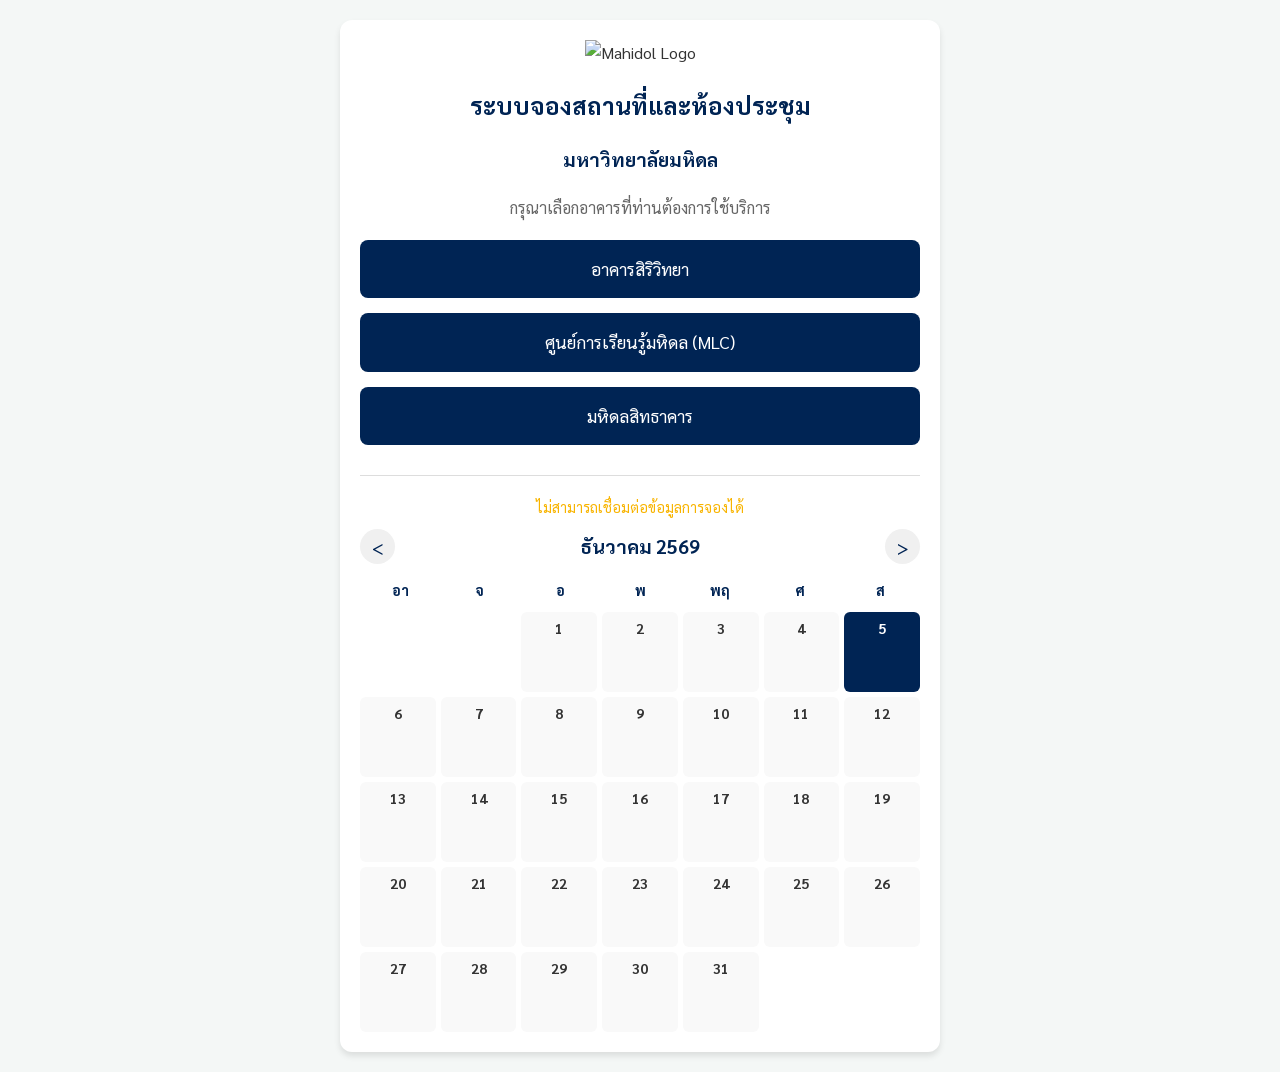
==== index.html @ 660508d0 "Add files via upload" ====
<!DOCTYPE html>
<html lang="th">
<head>
    <meta charset="UTF-8">
    <meta name="viewport" content="width=device-width, initial-scale=1.0">
    <title>หน้าหลัก - ระบบจองสถานที่</title>
    <link href="https://fonts.googleapis.com/css2?family=Sarabun:wght@300;400;500;700&display=swap" rel="stylesheet">
    <link rel="stylesheet" href="css/style.css">
</head>
<body>
    <div class="container">
        <div class="logo-container">
            <img src="https://mahidol.ac.th/temp/2019/06/logo-mahidol.png" alt="Mahidol Logo">
        </div>
        <h1>ระบบจองสถานที่และห้องประชุม</h1>
        <h2>มหาวิทยาลัยมหิดล</h2>
        <p class="text-center">กรุณาเลือกอาคารที่ท่านต้องการใช้บริการ</p>
        
        <a href="siriwittaya.html" class="btn">อาคารสิริวิทยา</a>
        <a href="learning_center.html" class="btn">ศูนย์การเรียนรู้มหิดล (MLC)</a>
        <a href="prince_mahidol_hall.html" class="btn">มหิดลสิทธาคาร</a>

        <!-- ส่วนของปฏิทินที่เพิ่มเข้ามา -->
        <div class="calendar-container">
            <div class="calendar-header">
                <button id="prevMonth">&lt;</button>
                <h3 id="monthYear"></h3>
                <button id="nextMonth">&gt;</button>
            </div>
            <div class="calendar-days">
                <div>อา</div><div>จ</div><div>อ</div><div>พ</div><div>พฤ</div><div>ศ</div><div>ส</div>
            </div>
            <div class="calendar-dates" id="calendarDates"></div>
        </div>
        <!-- สิ้นสุดส่วนของปฏิทิน -->

    </div>
    
    <script src="js/config.js"></script>
    <script src="js/index.js"></script>
</body>
</html>
---- css/style.css ----
:root {
    --primary-color: #002454; /* Mahidol Blue */
    --secondary-color: #F8B400; /* Mahidol Gold */
    --bg-color: #f4f7f6;
    --text-color: #333;
}
* { box-sizing: border-box; margin: 0; padding: 0; font-family: 'Sarabun', sans-serif; }
body { background-color: var(--bg-color); color: var(--text-color); line-height: 1.6; padding: 20px; }
.container { max-width: 600px; margin: 0 auto; background: #fff; padding: 20px; border-radius: 12px; box-shadow: 0 4px 6px rgba(0,0,0,0.1); }
h1 { text-align: center; color: var(--primary-color); margin-bottom: 20px; font-size: 1.5rem; }
h2 { text-align: center; color: var(--primary-color); margin-bottom: 20px; font-size: 1.2rem; }

/* Helpers */
.logo-container { text-align: center; margin-bottom: 20px; }
.logo-container img { width: 100px; }
.text-center { text-align: center; margin-bottom: 20px; color: #666; }

/* Buttons */
.btn { display: block; width: 100%; padding: 15px; background: var(--primary-color); color: white; text-align: center; border: none; border-radius: 8px; font-size: 1.1rem; cursor: pointer; text-decoration: none; margin-bottom: 15px; transition: background 0.3s; }
.btn:hover { background: #001a3d; }
.btn-back { background: #ccc; color: #333; margin-top: 20px; }
.btn-back:hover { background: #bbb; }

/* Forms */
.form-group { margin-bottom: 15px; }
.form-row { display: flex; gap: 10px; }
.form-row .form-group { flex: 1; }

label { display: block; margin-bottom: 5px; font-weight: bold; }
input[type="text"], input[type="date"], input[type="time"], input[type="number"], select, textarea {
    width: 100%; padding: 12px; border: 1px solid #ccc; border-radius: 6px; font-size: 1rem;
}
.loader { display: none; text-align: center; margin-top: 10px; color: var(--primary-color); font-weight: bold; }
/* ===============================
   Calendar Styles (เพิ่มใหม่)
=============================== */
.calendar-container {
    margin-top: 30px;
    padding-top: 20px;
    border-top: 1px solid #ddd;
}
.calendar-header {
    display: flex;
    justify-content: space-between;
    align-items: center;
    margin-bottom: 15px;
    color: var(--primary-color);
}
.calendar-header h3 {
    margin: 0;
    font-size: 1.2rem;
}
.calendar-header button {
    background: #f0f0f0;
    border: none;
    width: 35px;
    height: 35px;
    border-radius: 50%;
    font-size: 1.2rem;
    cursor: pointer;
    color: var(--primary-color);
    transition: background 0.3s, color 0.3s;
    display: flex;
    justify-content: center;
    align-items: center;
}
.calendar-header button:hover {
    background: var(--primary-color);
    color: white;
}
.calendar-days {
    display: grid;
    grid-template-columns: repeat(7, 1fr);
    text-align: center;
    font-weight: bold;
    color: var(--primary-color);
    margin-bottom: 10px;
    font-size: 0.9rem;
}
.calendar-dates {
    display: grid;
    grid-template-columns: repeat(7, 1fr);
    gap: 5px;
}
.calendar-dates div {
    text-align: center;
    padding: 10px 0;
    background: #f9f9f9;
    border-radius: 6px;
    cursor: pointer;
    transition: background 0.2s;
    font-size: 0.9rem;
}
.calendar-dates div:hover:not(.empty) {
    background: var(--secondary-color);
    color: #fff;
}
.calendar-dates .today {
    background: var(--primary-color);
    color: #fff;
    font-weight: bold;
}
.calendar-dates .empty {
    background: transparent;
    cursor: default;
}
/* ===============================
   ปรับแต่งปฏิทินให้แสดงการจอง (Event)
=============================== */
.calendar-dates div {
    display: flex;
    flex-direction: column;
    align-items: center;
    justify-content: flex-start;
    min-height: 80px; /* เพิ่มความสูงให้กล่องปฏิทิน */
    padding: 5px;
}
.calendar-dates .empty {
    min-height: auto;
}
.date-number {
    font-weight: bold;
    margin-bottom: 5px;
    display: block;
    width: 100%;
}
.event-indicator {
    background-color: var(--secondary-color);
    color: var(--primary-color);
    font-size: 0.7rem;
    padding: 3px 5px;
    border-radius: 4px;
    margin-bottom: 3px;
    width: 95%;
    white-space: nowrap;
    overflow: hidden;
    text-overflow: ellipsis; /* ตัดข้อความที่ยาวเกินด้วย ... */
    text-align: left;
    font-weight: 500;
    box-shadow: 0 1px 2px rgba(0,0,0,0.1);
}
.event-indicator:hover {
    background-color: var(--primary-color);
    color: #fff;
    white-space: normal;
    overflow: visible;
    position: absolute;
    z-index: 10;
    width: max-content;
    max-width: 150px;
}
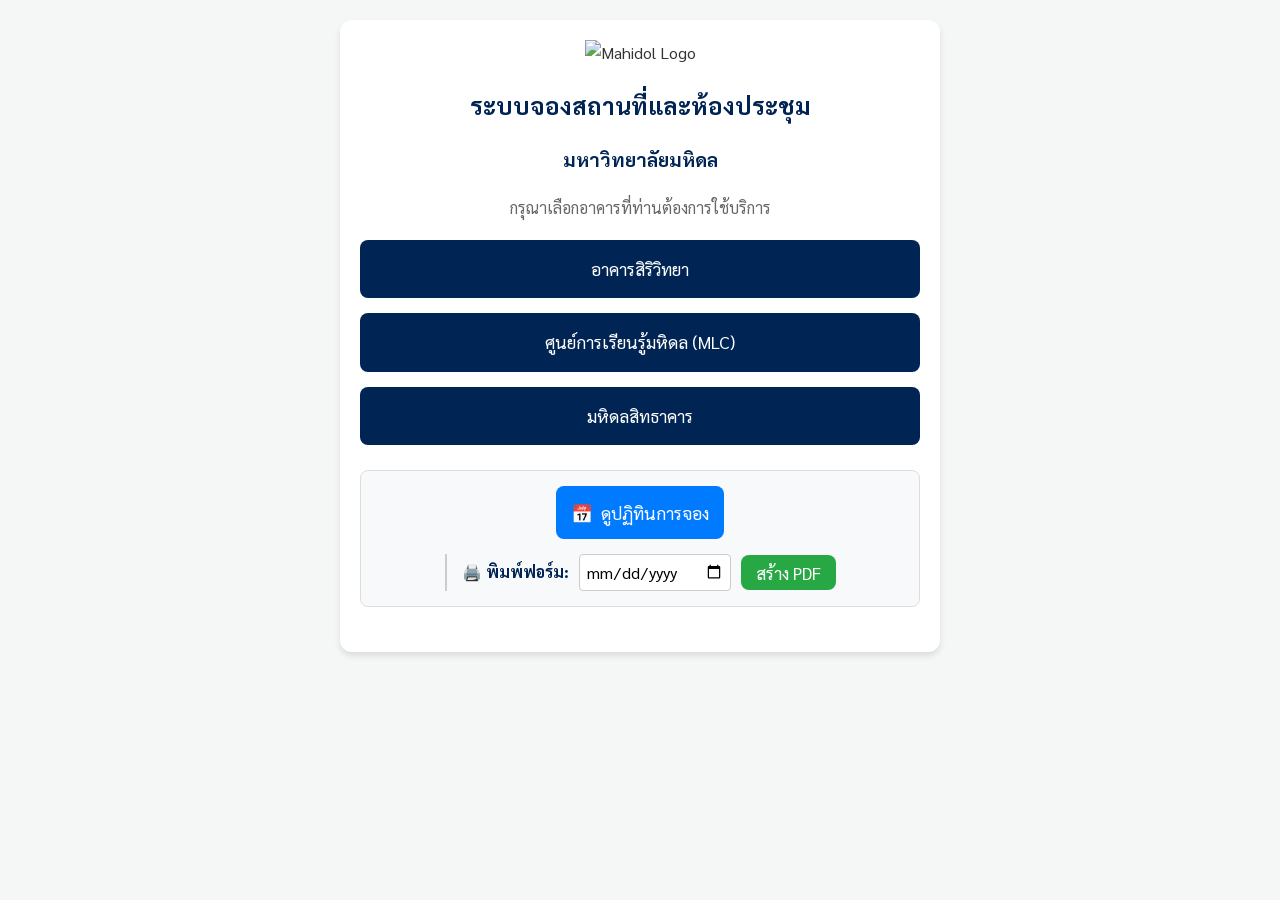
==== commit 3369f14b: "Add files via upload" ====
--- a/index.html
+++ b/index.html
@@ -20,8 +20,26 @@
         <a href="learning_center.html" class="btn">ศูนย์การเรียนรู้มหิดล (MLC)</a>
         <a href="prince_mahidol_hall.html" class="btn">มหิดลสิทธาคาร</a>
 
-        <!-- ส่วนของปฏิทินที่เพิ่มเข้ามา -->
-        <div class="calendar-container">
+        <!-- ================= แถบเมนูด้านบน ================= -->
+        <div class="top-actions" style="display: flex; gap: 15px; margin-top: 25px; margin-bottom: 25px; flex-wrap: wrap; align-items: center; justify-content: center; background: #f8f9fa; padding: 15px; border-radius: 8px; border: 1px solid #ddd;">
+            
+            <!-- ปุ่มซ่อน/แสดงปฏิทิน -->
+            <button id="btnToggleCalendar" class="btn" style="background-color: #007bff; margin: 0; display: flex; align-items: center; gap: 8px; width: auto;">
+                📅 <span>ดูปฏิทินการจอง</span>
+            </button>
+            
+            <!-- ส่วนพิมพ์เอกสาร PDF (ย้ายมาไว้ด้านบน) -->
+            <div class="print-inline" style="display: flex; gap: 10px; align-items: center; border-left: 2px solid #ccc; padding-left: 15px;">
+                <label for="printDate" style="margin: 0; font-weight: bold; color: var(--primary-color);">🖨️ พิมพ์ฟอร์ม:</label>
+                <input type="date" id="printDate" style="padding: 6px; border: 1px solid #ccc; border-radius: 4px; width: auto;">
+                <button id="btnPrintByDate" class="btn" style="margin: 0; background-color: #28a745; padding: 6px 15px; width: auto;">สร้าง PDF</button>
+            </div>
+            
+        </div>
+        <!-- =============================================== -->
+
+        <!-- ส่วนของปฏิทินที่เพิ่มเข้ามา (ซ่อนไว้เป็นค่าเริ่มต้นโดยใช้ style="display: none;") -->
+        <div class="calendar-container" id="calendarSection" style="display: none;">
             <div class="calendar-header">
                 <button id="prevMonth">&lt;</button>
                 <h3 id="monthYear"></h3>
--- a/css/style.css
+++ b/css/style.css
@@ -148,4 +148,32 @@
     z-index: 10;
     width: max-content;
     max-width: 150px;
+}
+
+/* =======================================================
+   ส่วนที่เพิ่มใหม่ (Override) เพื่อแก้ปัญหาช่องวันที่ขยายจนเบี้ยว
+   (โดยไม่ลบหรือแก้ไขโค้ดเดิมด้านบน)
+======================================================= */
+.calendar-dates div {
+    height: 100px !important;       /* บังคับล็อกความสูงคงที่ */
+    max-height: 100px !important; 
+    overflow-y: auto;               /* เพิ่ม Scrollbar หากรายการจองเยอะเกิน */
+    overflow-x: hidden;
+}
+
+.calendar-dates .empty {
+    height: 100px !important;       /* ให้ช่องว่างสูงเท่ากัน เพื่อความเป๊ะของตาราง */
+}
+
+/* ปรับแต่ง Scrollbar ในช่องวันที่ให้มีขนาดเล็ก ไม่เกะกะสายตา */
+.calendar-dates div::-webkit-scrollbar {
+    width: 3px;
+}
+.calendar-dates div::-webkit-scrollbar-thumb {
+    background: #bbb;
+    border-radius: 3px;
+}
+
+.event-indicator {
+    flex-shrink: 0;                 /* ป้องกันไม่ให้กล่องข้อความโดนบีบเมื่อมีคิวเยอะ */
 }
